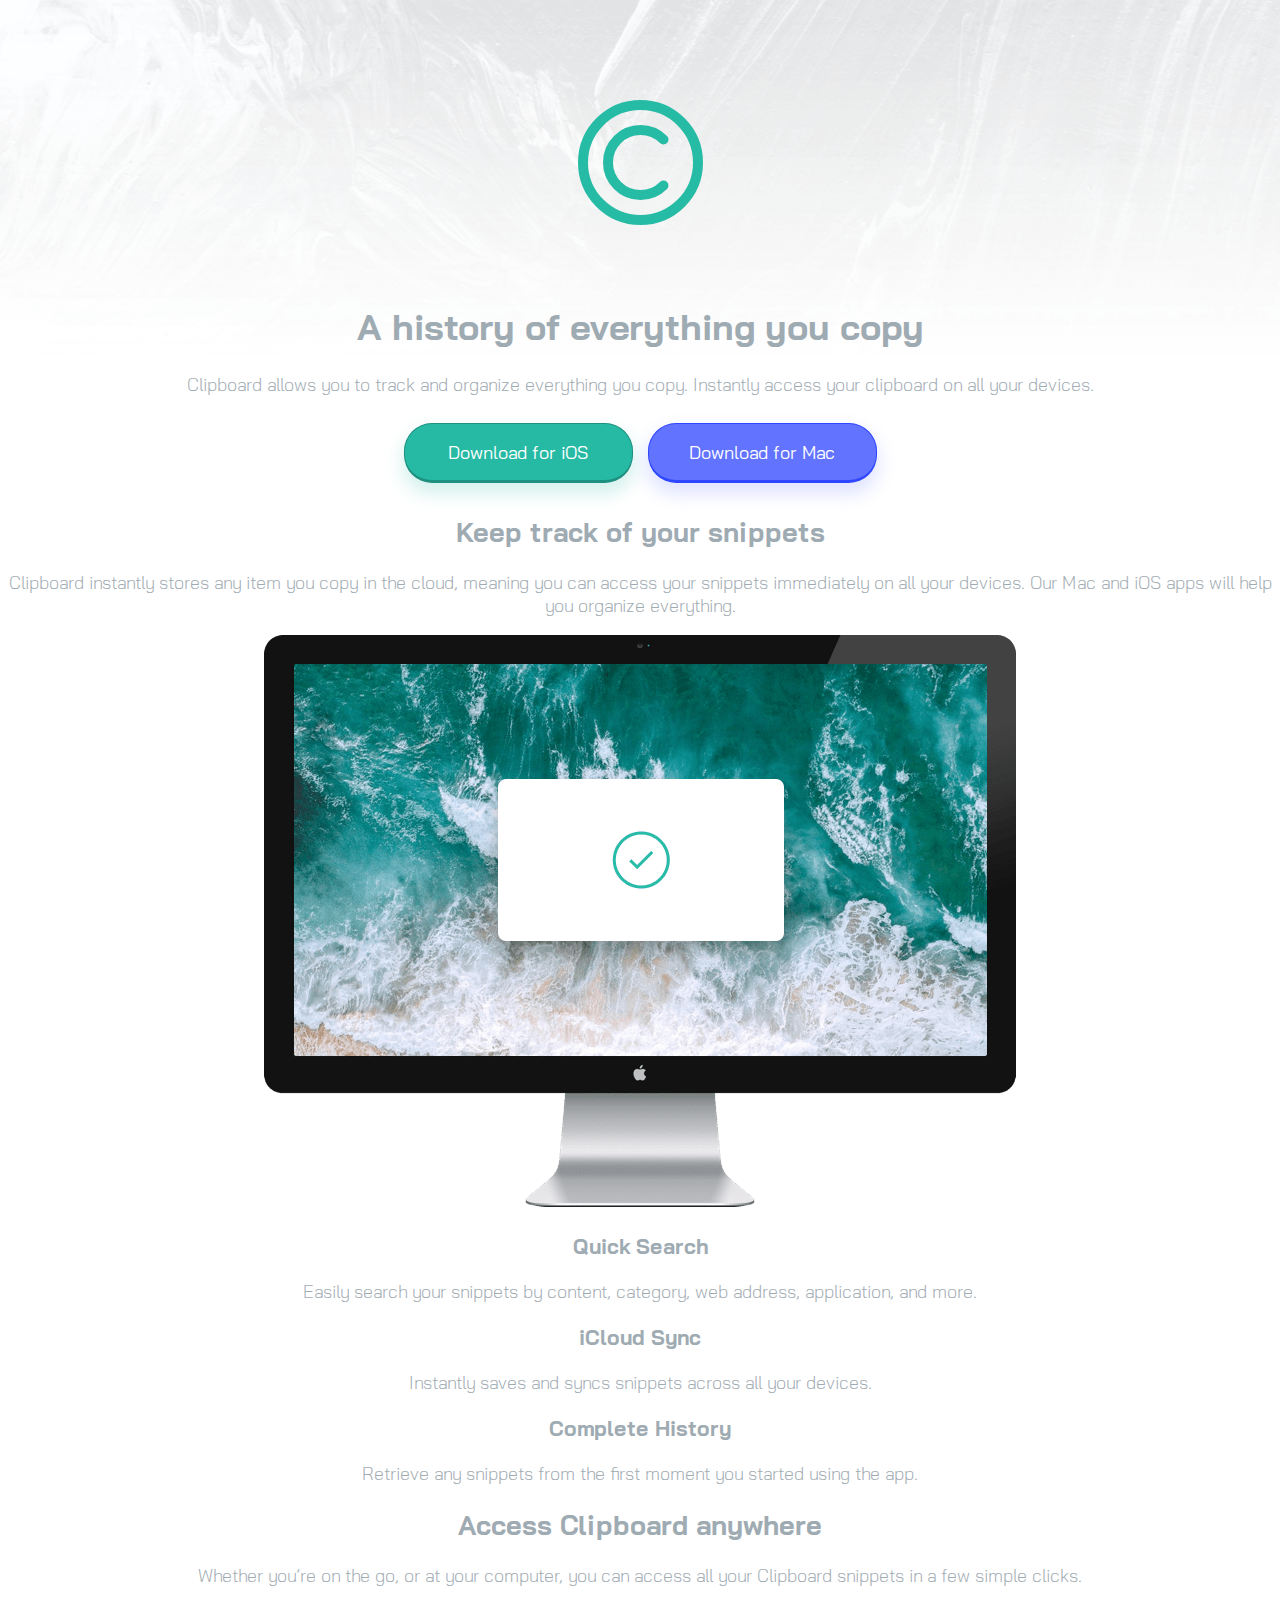
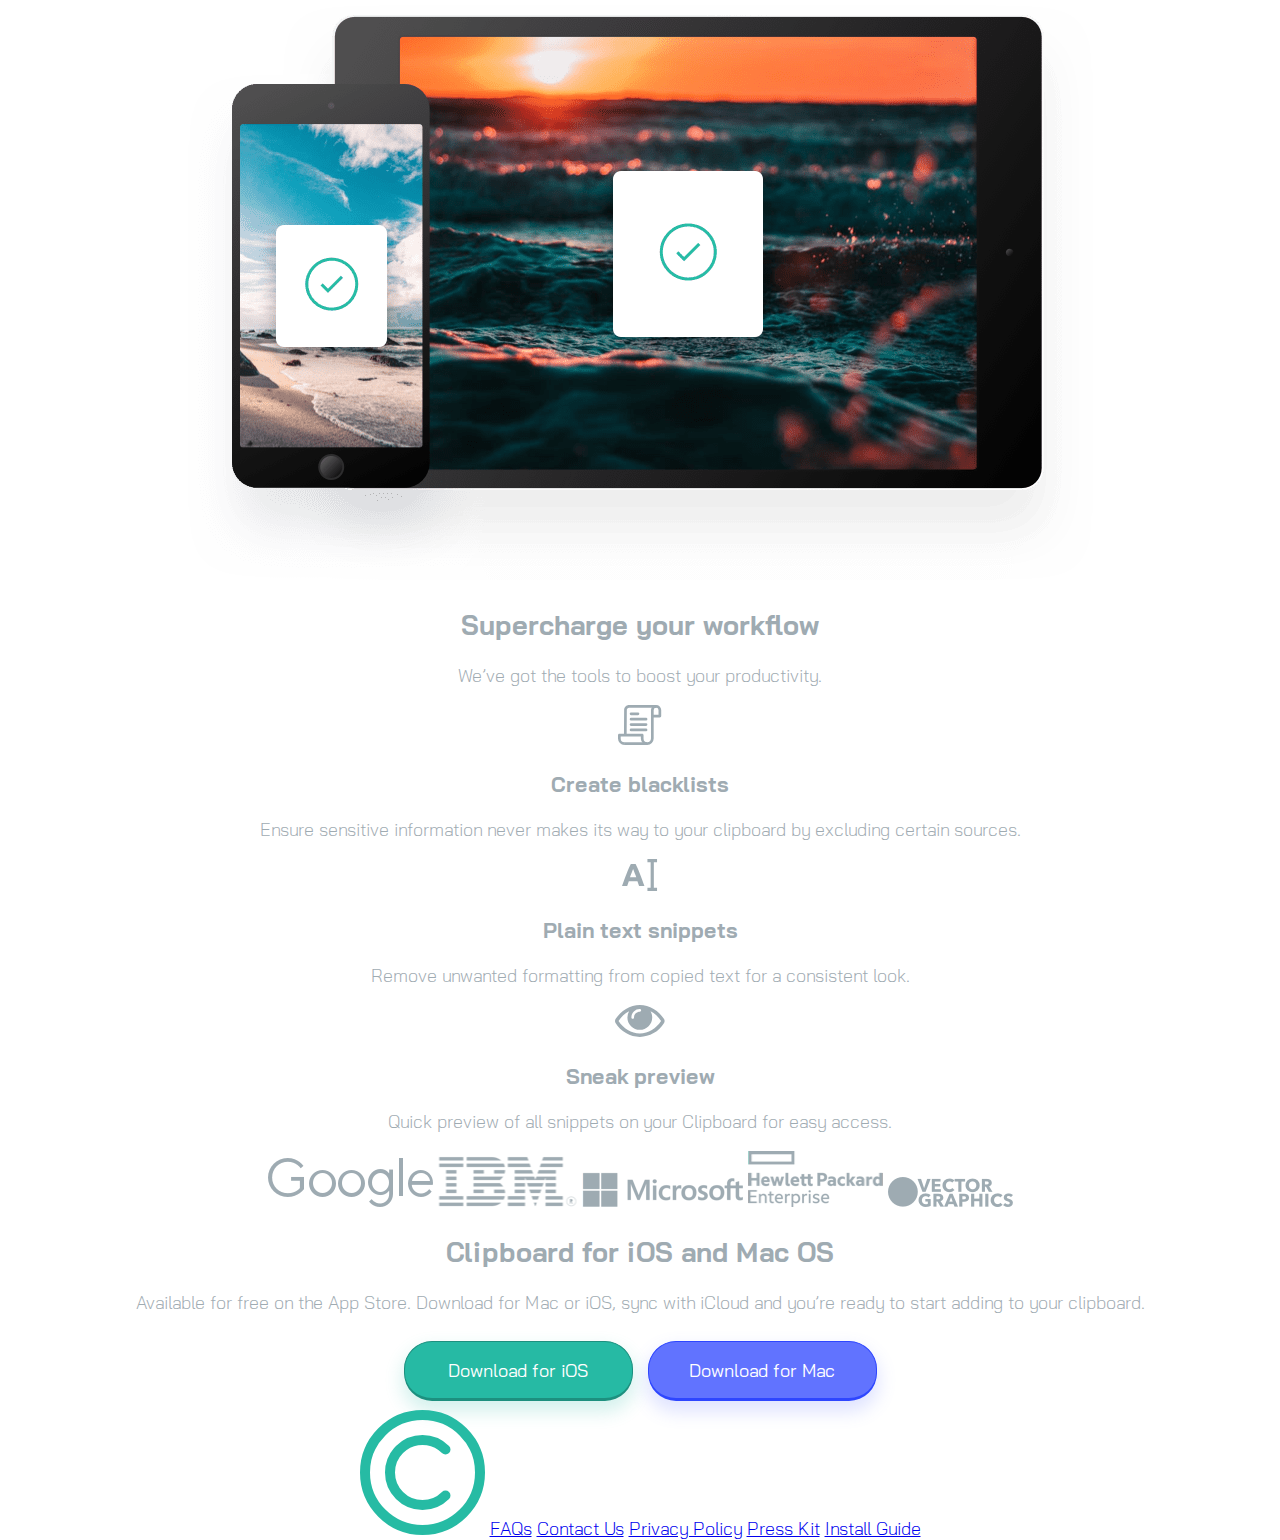
==== index2.html @ 0fc341ee "refactoring/restart for better code styling" ====
<!DOCTYPE html>
<html lang="en">
  <head>
    <meta charset="UTF-8" />
    <meta
      name="viewport"
      content="width=device-width, initial-scale=1.0" />
    <!-- displays site properly based on user's device -->

    <link
      rel="icon"
      type="image/png"
      sizes="32x32"
      href="./images/favicon-32x32.png" />
    <link
      rel="stylesheet"
      href="styles/styles2.css" />

    <title>Frontend Mentor | Clipboard landing page</title>
  </head>
  <body>
    <header>
      <img
        class="logo"
        src="images/logo.svg"
        alt="logo" />
      <h1>A history of everything you copy</h1>

      <p>
        Clipboard allows you to track and organize everything you copy.
        Instantly access your clipboard on all your devices.
      </p>

      <button class="primary">Download for iOS</button>
      <button class="secondary">Download for Mac</button>
    </header>

    <main>
      <article>
        <section>
          <div class="stinger">
            <h2>Keep track of your snippets</h2>

            <p>
              Clipboard instantly stores any item you copy in the cloud, meaning
              you can access your snippets immediately on all your devices. Our
              Mac and iOS apps will help you organize everything.
            </p>
          </div>
        </section>
        <section>
          <img
            class="computer-image"
            src="images/image-computer.png"
            alt="computer image" />
          <h3>Quick Search</h3>

          <p>
            Easily search your snippets by content, category, web address,
            application, and more.
          </p>

          <h3>iCloud Sync</h3>

          <p>Instantly saves and syncs snippets across all your devices.</p>

          <h3>Complete History</h3>

          <p>
            Retrieve any snippets from the first moment you started using the
            app.
          </p>
        </section>
      </article>

      <article>
        <section>
          <h2>Access Clipboard anywhere</h2>

          <p>
            Whether you’re on the go, or at your computer, you can access all
            your Clipboard snippets in a few simple clicks.
          </p>
        </section>
        <section>
          <img
            class="devices-image"
            src="images/image-devices.png"
            alt="devices image" />
        </section>
      </article>
      <article>
        <section>
          <h2>Supercharge your workflow</h2>

          <p>We’ve got the tools to boost your productivity.</p>
        </section>
        <section>
          <img
            class="icon"
            src="images/icon-blacklist.svg"
            alt="blacklist icon" />

          <h3>Create blacklists</h3>

          <p>
            Ensure sensitive information never makes its way to your clipboard
            by excluding certain sources.
          </p>
          <img
            class="icon"
            src="images/icon-text.svg"
            alt="text icon" />
          <h3>Plain text snippets</h3>

          <p>
            Remove unwanted formatting from copied text for a consistent look.
          </p>
          <img
            src="images/icon-preview.svg"
            alt="preview icon"
            class="icon" />
          <h3>Sneak preview</h3>

          <p>
            Quick preview of all snippets on your Clipboard for easy access.
          </p>
        </section>
      </article>
      <aside>
        <section class="logos">
          <img
            src="images/logo-google.png"
            alt="google logo"
            class="company" />
          <img
            src="images/logo-ibm.png"
            alt="ibm logo"
            class="company" />
          <img
            src="images/logo-microsoft.png"
            alt="microsoft logo"
            class="company" />
          <img
            src="images/logo-hp.png"
            alt="hp logo"
            class="company" />
          <img
            src="images/logo-vector-graphics.png"
            alt="vector graphics logo"
            class="company" />
        </section>
      </aside>
      <article>
        <section>
          <h2>Clipboard for iOS and Mac OS</h2>

          <p class="pb">
            Available for free on the App Store. Download for Mac or iOS, sync
            with iCloud and you’re ready to start adding to your clipboard.
          </p>

          <button class="primary">Download for iOS</button>
          <button class="secondary">Download for Mac</button>
        </section>
      </article>
    </main>
    <footer>
      <img
        src="images/logo.svg"
        alt="logo small" />
      <a href="#">FAQs</a>
      <a href="#">Contact Us</a>
      <a href="#">Privacy Policy</a>
      <a href="#">Press Kit</a>
      <a href="#">Install Guide</a>
    </footer>
  </body>
</html>
---- styles/styles2.css ----
@import url("https://fonts.googleapis.com/css2?family=Bai+Jamjuree:wght@300;400;600&display=swap");
* {
  box-sizing: border-box;
}

body {
  font-family: "Bai Jamjuree", sans-serif;
  color: hsl(201, 11%, 66%);
  font-size: 18px;
  font-weight: 300;
  background-image: url("/images/bg-header-mobile.png");
  background-position: top;
  background-repeat: no-repeat;
  text-align: center;
  padding: 0;
  margin: 0;
}
@media only screen and (min-width: 380px) {
  body {
    background-image: url("/images/bg-header-desktop.png");
  }
}

header {
  margin-top: 50px;
}
header img {
  margin-block: 50px;
}

button {
  all: unset;
  width: 311px;
  height: 56px;
  color: white;
  font-weight: 400;
  border-radius: 28px;
  margin: 0.5em auto;
}
@media only screen and (min-width: 380px) {
  button {
    width: 227px;
    margin-inline: 5px;
  }
}
button.primary {
  transition: background-color 250ms linear;
  background-color: hsl(171, 66%, 44%);
  border: 1px solid #1d907f;
  border-bottom: 3px solid #1d907f;
  box-shadow: 0em 0.5em 1em 0.1em rgba(38, 186, 164, 0.2);
}
button.primary:hover {
  background-color: #2acbb3;
  cursor: pointer;
}
button.secondary {
  transition: background-color 250ms linear;
  background-color: hsl(233, 100%, 69%);
  border: 1px solid #2e46ff;
  border-bottom: 3px solid #2e46ff;
  box-shadow: 0em 0.5em 1em 0.1em rgba(97, 115, 255, 0.2);
}
button.secondary:hover {
  background-color: #7585ff;
  cursor: pointer;
}/*# sourceMappingURL=styles2.css.map */
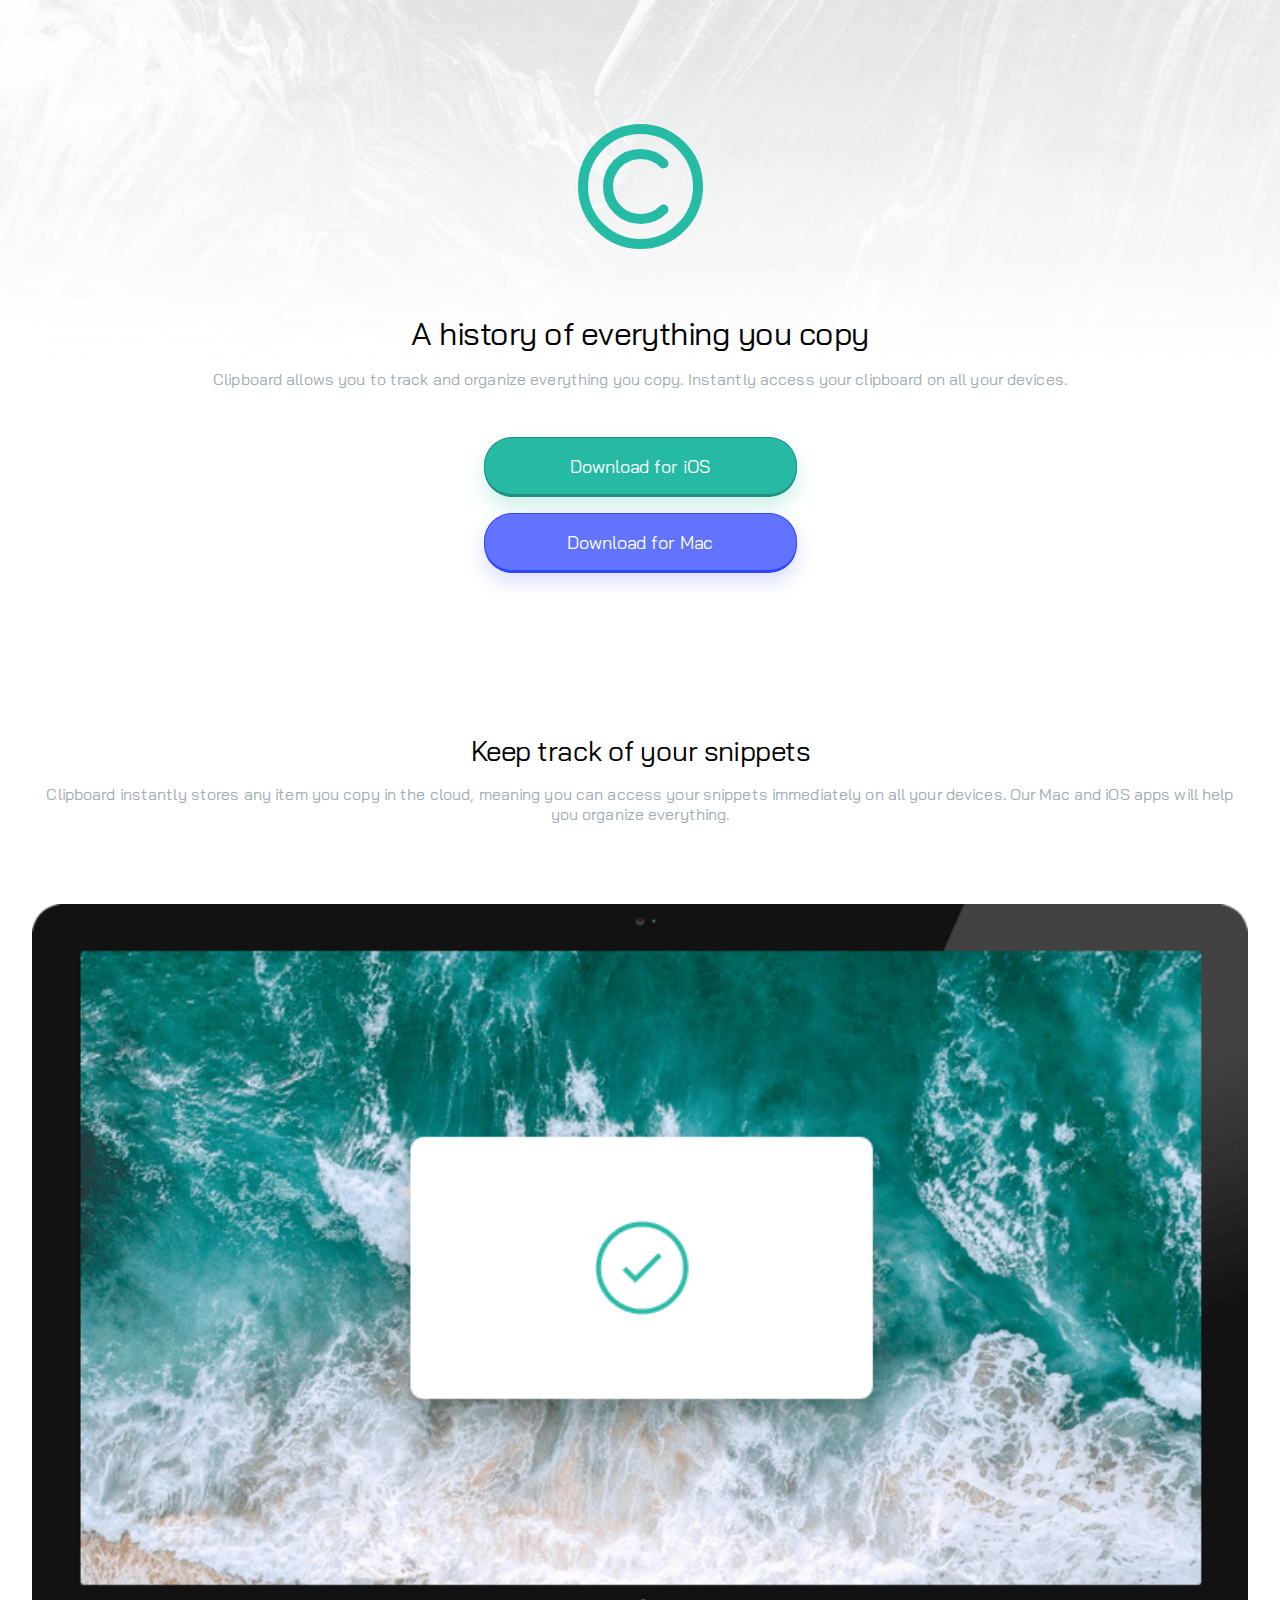
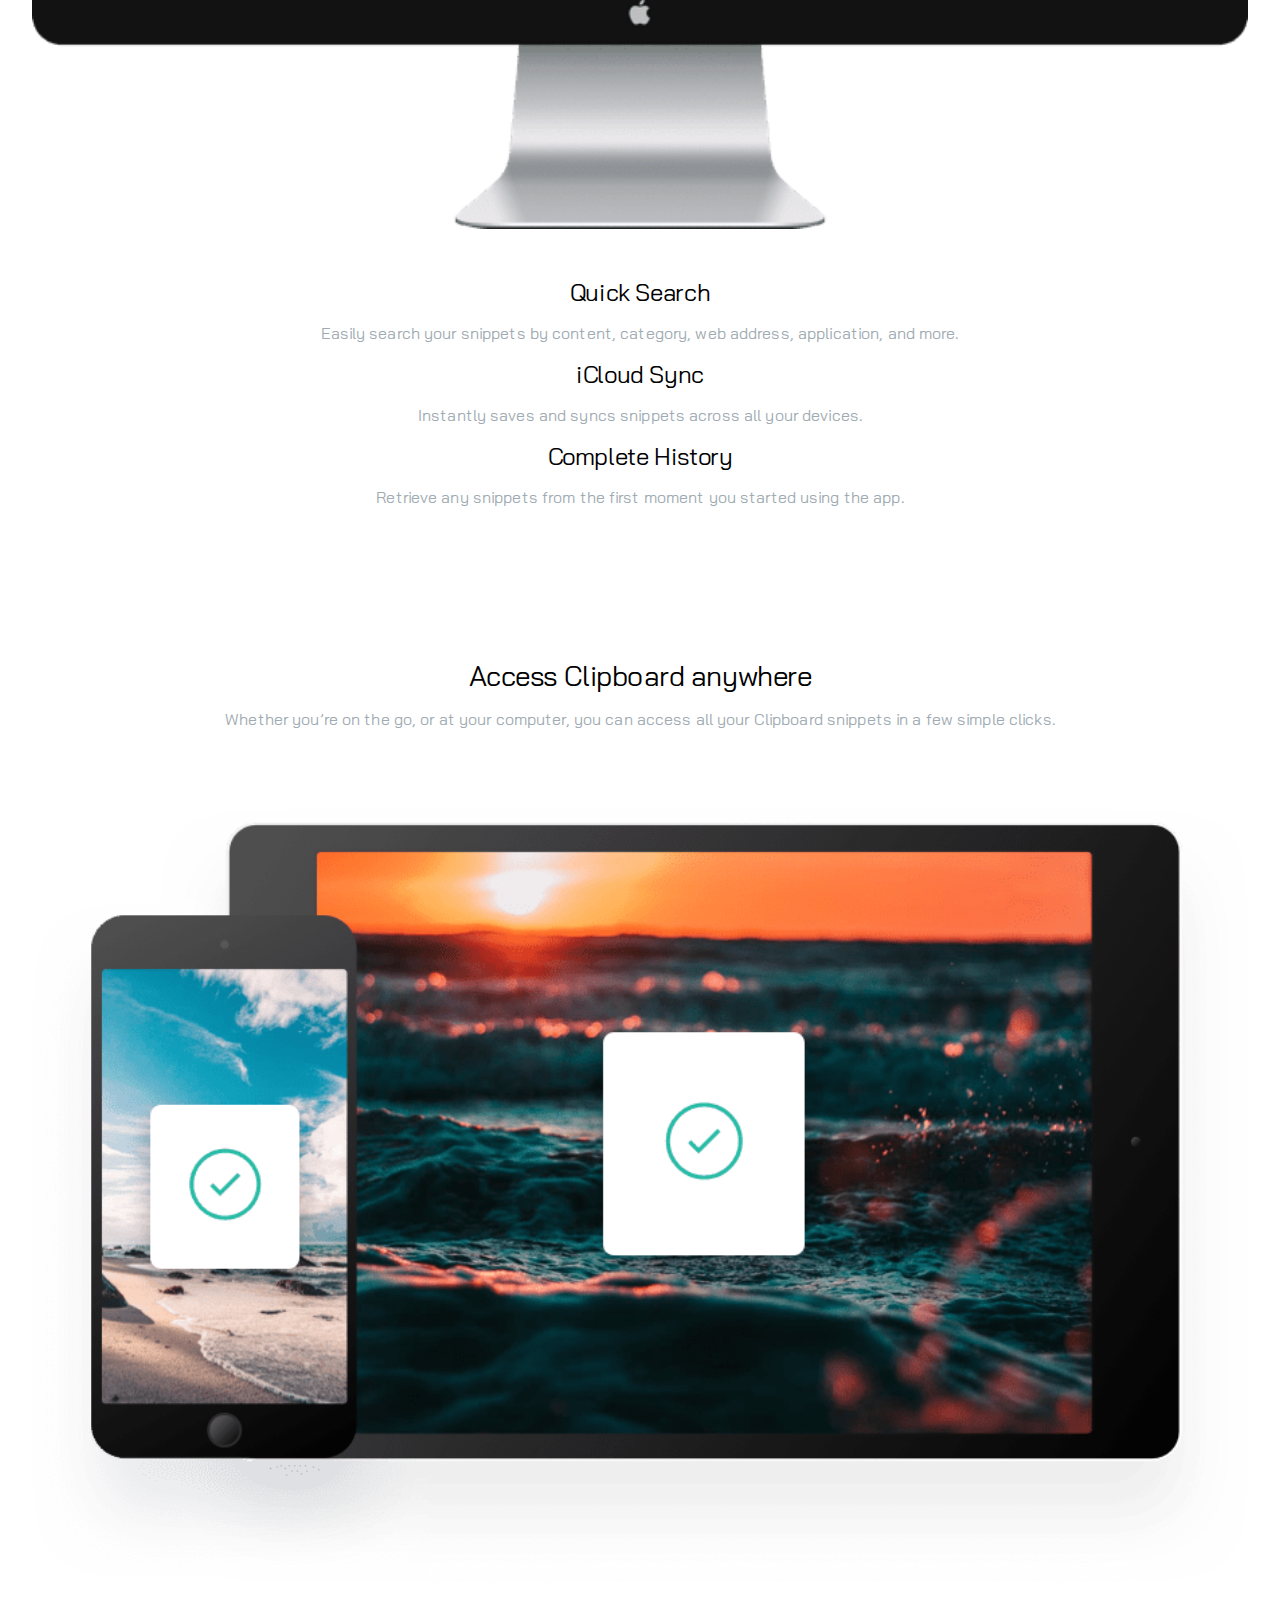
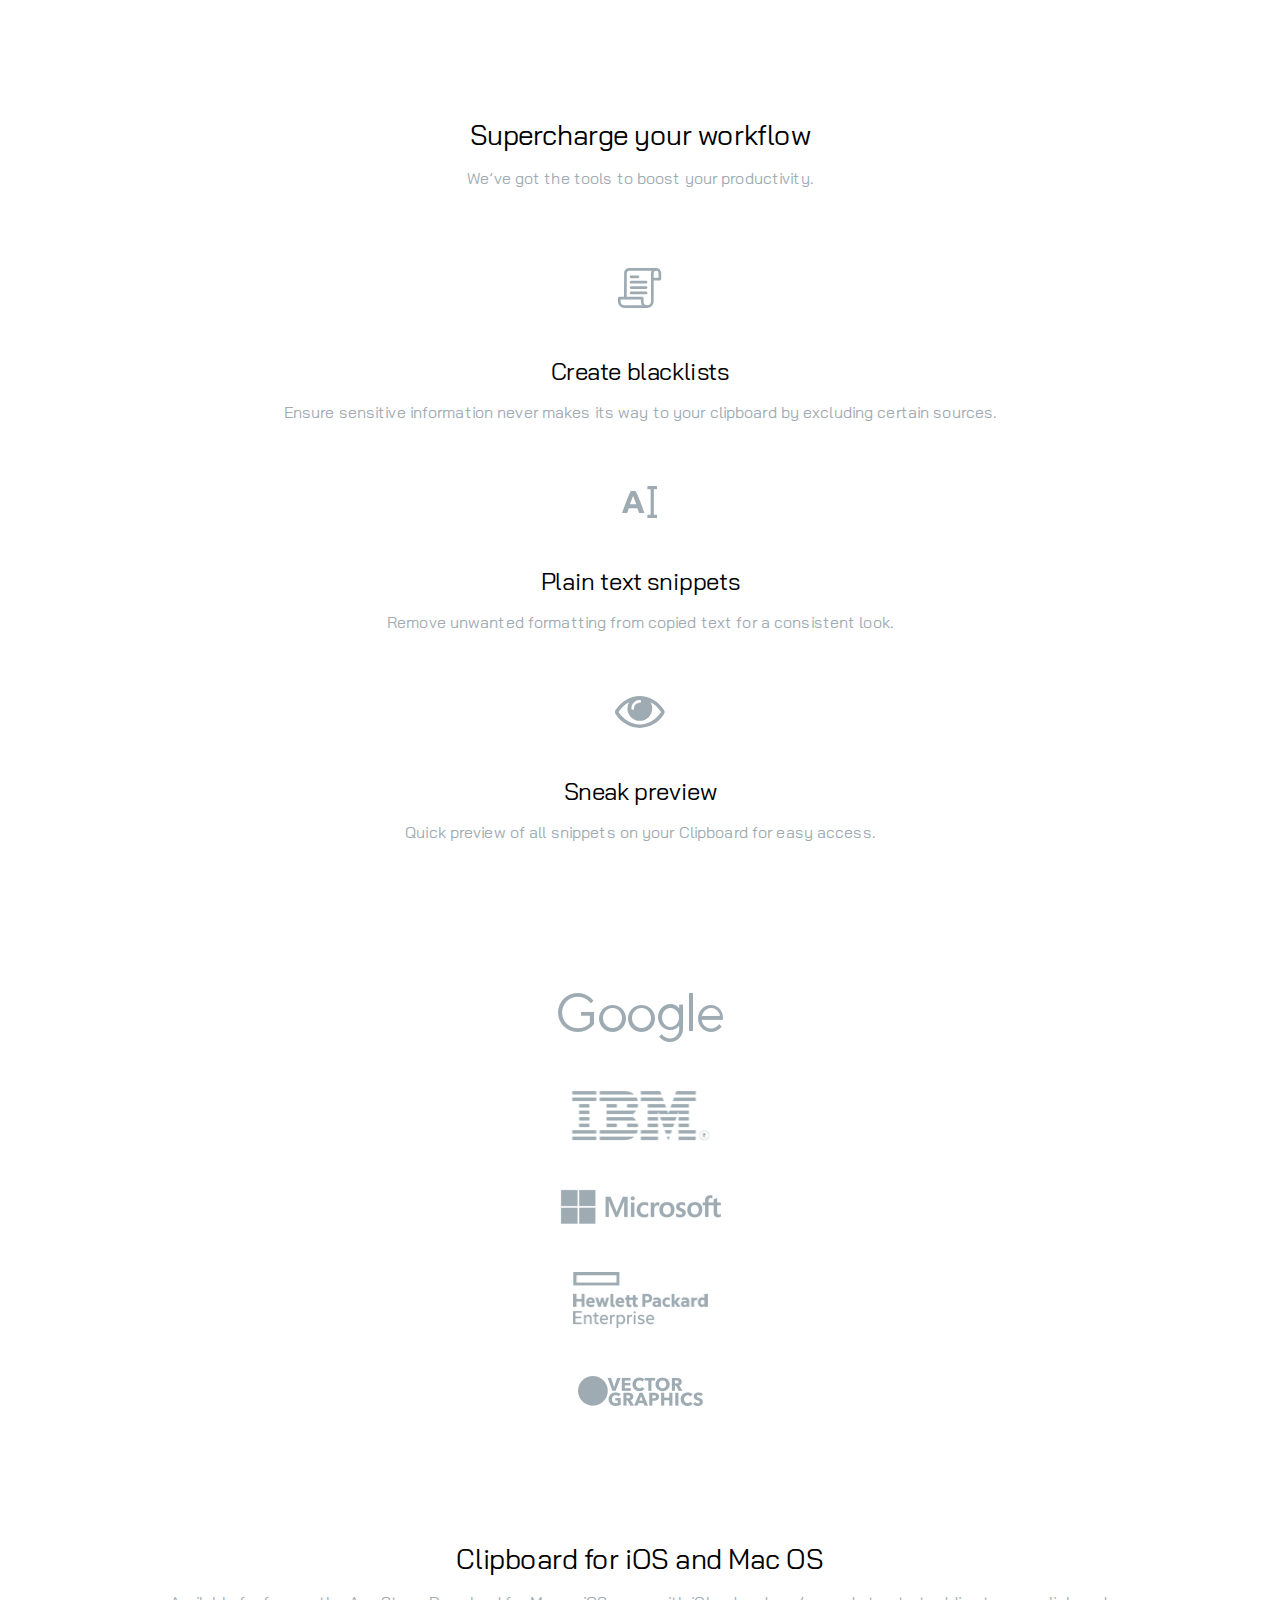
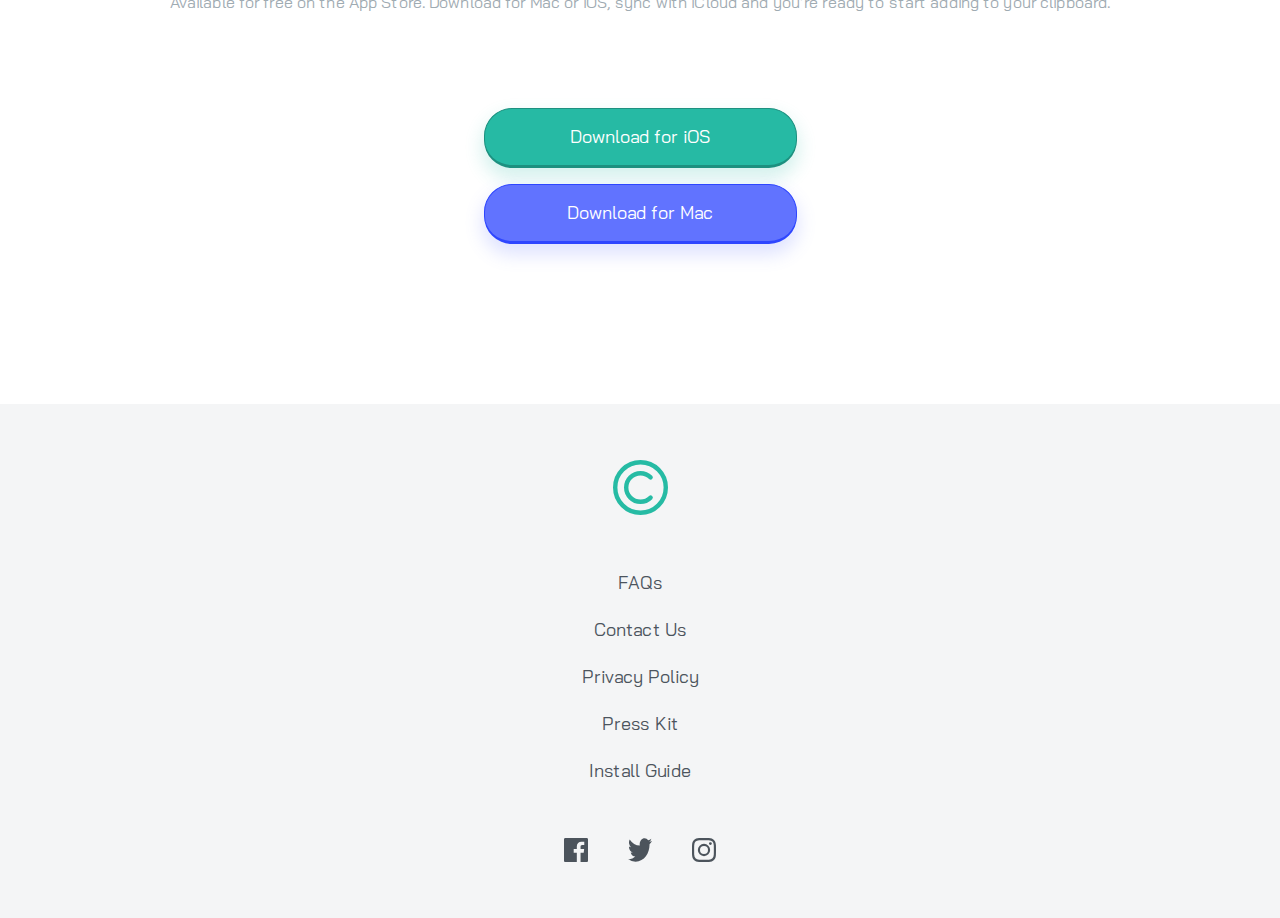
==== commit c7a19fac: "all the flexboxes" ====
--- a/index2.html
+++ b/index2.html
@@ -31,14 +31,16 @@
         Instantly access your clipboard on all your devices.
       </p>
 
-      <button class="primary">Download for iOS</button>
-      <button class="secondary">Download for Mac</button>
+      <div class="buttons">
+        <button class="primary">Download for iOS</button>
+        <button class="secondary">Download for Mac</button>
+      </div>
     </header>
 
     <main>
       <article>
         <section>
-          <div class="stinger">
+          <div class="group">
             <h2>Keep track of your snippets</h2>
 
             <p>
@@ -53,34 +55,44 @@
             class="computer-image"
             src="images/image-computer.png"
             alt="computer image" />
-          <h3>Quick Search</h3>
-
-          <p>
-            Easily search your snippets by content, category, web address,
-            application, and more.
-          </p>
-
-          <h3>iCloud Sync</h3>
-
-          <p>Instantly saves and syncs snippets across all your devices.</p>
-
-          <h3>Complete History</h3>
-
-          <p>
-            Retrieve any snippets from the first moment you started using the
-            app.
-          </p>
-        </section>
-      </article>
-
-      <article>
-        <section>
-          <h2>Access Clipboard anywhere</h2>
-
-          <p>
-            Whether you’re on the go, or at your computer, you can access all
-            your Clipboard snippets in a few simple clicks.
-          </p>
+          <div class="bullets">
+            <div class="group">
+              <h3>Quick Search</h3>
+
+              <p>
+                Easily search your snippets by content, category, web address,
+                application, and more.
+              </p>
+            </div>
+
+            <div class="group">
+              <h3>iCloud Sync</h3>
+
+              <p>Instantly saves and syncs snippets across all your devices.</p>
+            </div>
+
+            <div class="group">
+              <h3>Complete History</h3>
+
+              <p>
+                Retrieve any snippets from the first moment you started using
+                the app.
+              </p>
+            </div>
+          </div>
+        </section>
+      </article>
+
+      <article>
+        <section>
+          <div class="group">
+            <h2>Access Clipboard anywhere</h2>
+
+            <p>
+              Whether you’re on the go, or at your computer, you can access all
+              your Clipboard snippets in a few simple clicks.
+            </p>
+          </div>
         </section>
         <section>
           <img
@@ -91,9 +103,11 @@
       </article>
       <article>
         <section>
-          <h2>Supercharge your workflow</h2>
-
-          <p>We’ve got the tools to boost your productivity.</p>
+          <div class="group">
+            <h2>Supercharge your workflow</h2>
+
+            <p>We’ve got the tools to boost your productivity.</p>
+          </div>
         </section>
         <section>
           <img
@@ -101,30 +115,36 @@
             src="images/icon-blacklist.svg"
             alt="blacklist icon" />
 
-          <h3>Create blacklists</h3>
-
-          <p>
-            Ensure sensitive information never makes its way to your clipboard
-            by excluding certain sources.
-          </p>
+          <div class="group">
+            <h3>Create blacklists</h3>
+
+            <p>
+              Ensure sensitive information never makes its way to your clipboard
+              by excluding certain sources.
+            </p>
+          </div>
           <img
             class="icon"
             src="images/icon-text.svg"
             alt="text icon" />
-          <h3>Plain text snippets</h3>
-
-          <p>
-            Remove unwanted formatting from copied text for a consistent look.
-          </p>
+          <div class="group">
+            <h3>Plain text snippets</h3>
+
+            <p>
+              Remove unwanted formatting from copied text for a consistent look.
+            </p>
+          </div>
           <img
             src="images/icon-preview.svg"
             alt="preview icon"
             class="icon" />
-          <h3>Sneak preview</h3>
-
-          <p>
-            Quick preview of all snippets on your Clipboard for easy access.
-          </p>
+          <div class="group">
+            <h3>Sneak preview</h3>
+
+            <p>
+              Quick preview of all snippets on your Clipboard for easy access.
+            </p>
+          </div>
         </section>
       </article>
       <aside>
@@ -153,15 +173,19 @@
       </aside>
       <article>
         <section>
-          <h2>Clipboard for iOS and Mac OS</h2>
-
-          <p class="pb">
-            Available for free on the App Store. Download for Mac or iOS, sync
-            with iCloud and you’re ready to start adding to your clipboard.
-          </p>
-
-          <button class="primary">Download for iOS</button>
-          <button class="secondary">Download for Mac</button>
+          <div class="group">
+            <h2>Clipboard for iOS and Mac OS</h2>
+
+            <p class="pb">
+              Available for free on the App Store. Download for Mac or iOS, sync
+              with iCloud and you’re ready to start adding to your clipboard.
+            </p>
+          </div>
+
+          <div class="buttons">
+            <button class="primary">Download for iOS</button>
+            <button class="secondary">Download for Mac</button>
+          </div>
         </section>
       </article>
     </main>
@@ -169,11 +193,24 @@
       <img
         src="images/logo.svg"
         alt="logo small" />
-      <a href="#">FAQs</a>
-      <a href="#">Contact Us</a>
-      <a href="#">Privacy Policy</a>
-      <a href="#">Press Kit</a>
-      <a href="#">Install Guide</a>
+      <div class="links">
+        <a href="#">FAQs</a>
+        <a href="#">Contact Us</a>
+        <a href="#">Privacy Policy</a>
+        <a href="#">Press Kit</a>
+        <a href="#">Install Guide</a>
+      </div>
+      <div class="social">
+        <img
+          src="images/icon-facebook.svg"
+          alt="facbook icon link" />
+        <img
+          src="images/icon-twitter.svg"
+          alt="twitter icon link" />
+        <img
+          src="images/icon-instagram.svg"
+          alt="instagram icon link" />
+      </div>
     </footer>
   </body>
 </html>
--- a/styles/styles2.css
+++ b/styles/styles2.css
@@ -7,10 +7,13 @@
   font-family: "Bai Jamjuree", sans-serif;
   color: hsl(201, 11%, 66%);
   font-size: 18px;
-  font-weight: 300;
+  font-weight: 400;
   background-image: url("/images/bg-header-mobile.png");
   background-position: top;
   background-repeat: no-repeat;
+  display: flex;
+  flex-direction: column;
+  gap: 160px;
   text-align: center;
   padding: 0;
   margin: 0;
@@ -21,11 +24,116 @@
   }
 }
 
+p {
+  font-size: 16px;
+  letter-spacing: 0.12px;
+}
+
+h1,
+h2,
+h3 {
+  color: black;
+  font-weight: 400;
+  margin: 0;
+}
+
+h1 {
+  font-size: 32px;
+  letter-spacing: -0.52px;
+}
+
+h2 {
+  font-size: 28px;
+  letter-spacing: -0.46px;
+}
+
+h3 {
+  font-size: 24px;
+  letter-spacing: -0.39px;
+}
+
+header,
+main {
+  margin-inline: 32px;
+}
+
 header {
-  margin-top: 50px;
+  display: flex;
+  flex-direction: column;
+  align-items: center;
+  margin-top: 60px;
 }
 header img {
-  margin-block: 50px;
+  margin-block: 64px;
+  width: 125px;
+  align-self: center;
+}
+
+footer {
+  width: 100%;
+  margin: 0;
+  background-color: #f4f5f6;
+  display: flex;
+  flex-direction: column;
+  align-items: center;
+}
+footer img {
+  width: 55px;
+  margin-block: 56px;
+}
+footer .social {
+  display: flex;
+  gap: 40px;
+}
+footer .social img {
+  width: 24px;
+}
+footer .links {
+  display: flex;
+  flex-direction: column;
+  gap: 24px;
+}
+footer .links a {
+  text-decoration: none;
+  color: hsl(210, 10%, 33%);
+  letter-spacing: 0.14px;
+}
+
+article {
+  display: flex;
+  flex-direction: column;
+  gap: 64px;
+}
+
+main {
+  display: flex;
+  flex-direction: column;
+  gap: 135px;
+}
+main img {
+  width: 100%;
+}
+
+section {
+  display: flex;
+  flex-direction: column;
+  gap: 48px;
+  align-items: center;
+}
+section .icon,
+section .company {
+  width: -moz-min-content;
+  width: min-content;
+}
+section .logos {
+  gap: 56px;
+}
+
+.buttons {
+  margin-top: 32px;
+  display: flex;
+  flex-direction: column;
+  gap: 16px;
 }
 
 button {
@@ -35,13 +143,7 @@
   color: white;
   font-weight: 400;
   border-radius: 28px;
-  margin: 0.5em auto;
-}
-@media only screen and (min-width: 380px) {
-  button {
-    width: 227px;
-    margin-inline: 5px;
-  }
+  margin: 0;
 }
 button.primary {
   transition: background-color 250ms linear;
